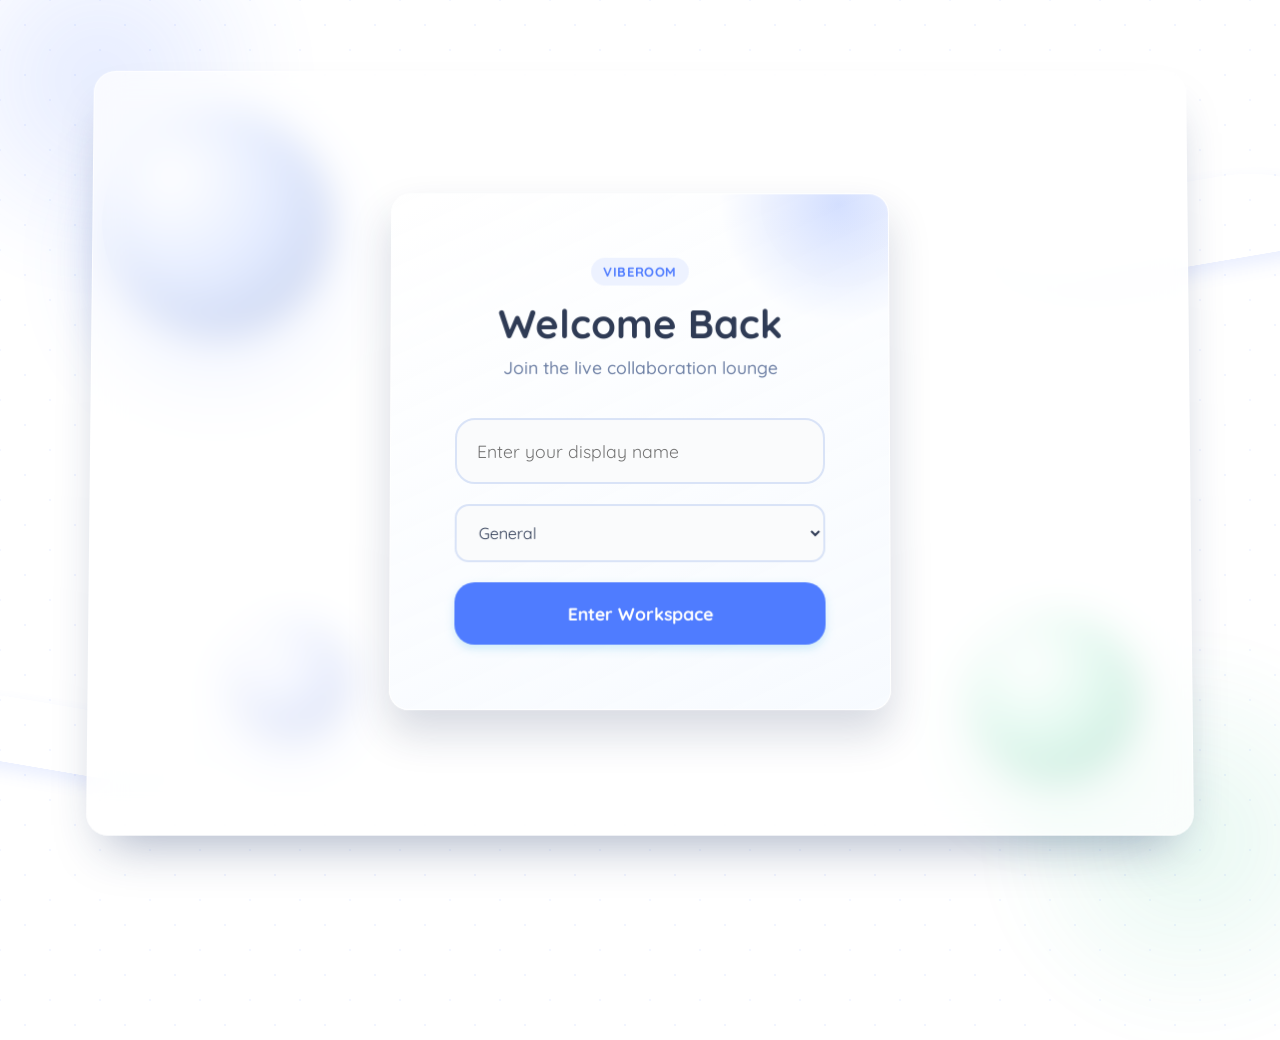
==== index.html @ 3c5cb45e "Update index.html" ====
<!DOCTYPE html>
<html lang="en">
<head>
    <meta charset="UTF-8">
    <meta name="viewport" content="width=device-width, initial-scale=1.0">
    <!-- GitHub Pages cannot run Node; only use this if you host ONLY static files here and run the API elsewhere (same-origin not required). No trailing slash. -->
    <!-- <meta name="viberoom-api-base" content="https://your-node-server.example.com"> -->
    <title>viberoom | chill & chat</title>
    <link rel="stylesheet" href="style.css">
   

    <!-- Google Fonts -->
    <link href="https://fonts.googleapis.com/css2?family=Quicksand:wght@400;500;600;700&display=swap" rel="stylesheet">
</head>
<body>
    <div class="bg-3d-scene" aria-hidden="true">
        <span class="orb orb-1"></span>
        <span class="orb orb-2"></span>
        <span class="orb orb-3"></span>
        <span class="ring ring-1"></span>
        <span class="ring ring-2"></span>
    </div>
    <div class="app-container">
        <!-- Join Screen -->
        <div id="join-screen" class="screen active">
            <div class="card">
                <div class="card-glow" aria-hidden="true"></div>
                <div class="brand-badge">viberoom</div>
                <h1>Welcome Back</h1>
                <p>Join the live collaboration lounge</p>
                <div class="input-group">
                    <input type="text" id="username-input" placeholder="Enter your display name" autocomplete="off">
                    <select id="room-select">
                        <option value="General">General</option>
                        <option value="Project">Project</option>
                        <option value="Doubts">Doubts</option>
                        <option value="Fun">Fun</option>
                    </select>
                    <button id="join-btn">Enter Workspace</button>
                </div>
            </div>
        </div>

        <!-- Chat Screen -->
        <div id="chat-screen" class="screen">
            <div class="sidebar">
                <div class="sidebar-header">
                    <h3>Online Users</h3>
                    <span class="sidebar-subtitle">Live participants</span>
                </div>
                <ul id="user-list">
                    <!-- Users will be listed here -->
                </ul>
            </div>
            
            <div class="main-chat">
                <div class="chat-header">
                    <div class="chat-title-wrap">
                        <h2 id="room-name">Global Lounge</h2>
                        <span class="chat-subtitle">Real-time project discussion room</span>
                    </div>
                    <div class="header-actions">
                        <button id="refresh-stats-btn" type="button">Refresh Stats</button>
                        <button id="clear-history-btn" type="button">Clear History</button>
                        <button id="leave-btn" type="button">Leave</button>
                    </div>
                </div>
                <div class="stats-bar">
                    <span id="health-status">Server: Checking...</span>
                    <span id="stats-text">Stats: --</span>
                </div>
                <div class="search-bar">
                    <input type="text" id="search-input" placeholder="Search messages..." autocomplete="off">
                </div>
                
                <div id="message-container" class="messages">
                    <!-- Messages will appear here -->
                </div>
                <div id="typing-indicator" class="typing-indicator"></div>
                
                <form id="chat-form" class="chat-input-area">
                    <input type="text" id="message-input" placeholder="Type a message..." autocomplete="off">
                    <button type="submit" id="send-btn">
                        <svg viewBox="0 0 24 24" width="24" height="24">
                            <path fill="currentColor" d="M2.01 21L23 12 2.01 3 2 10l15 2-15 2z"></path>
                        </svg>
                    </button>
                </form>
            </div>
        </div>
    </div>

    <script src="chat.js"></script>
</body>
</html>
---- style.css ----
/* Professional Aurora Theme */
:root {
    --primary: #4f7cff;      /* Indigo Blue */
    --primary-hover: #3f6be8;
    --bg-main: #eef3ff;      /* Soft blue-gray */
    --bg-card: #FFFFFF;
    --border: #d9e3f7;
    --text-main: #2f3b55;
    --text-muted: #7082a6;
    --online: #31c48d;       /* Green online indicator */
    --sent-bg: #4f7cff;
    --received-bg: #f3f6ff;
}

* {
    margin: 0;
    padding: 0;
    box-sizing: border-box;
    font-family: 'Quicksand', sans-serif;
}

body {
    height: 100vh;
    width: 100vw;
    display: flex;
    justify-content: center;
    align-items: center;
    background: linear-gradient(135deg, #e8eeff 0%, #f6f9ff 45%, #eef7ff 100%);
    background-image: 
        radial-gradient(rgba(79, 124, 255, 0.08) 1px, transparent 1px),
        radial-gradient(rgba(109, 149, 255, 0.08) 1px, transparent 1px);
    background-position: 0 0, 25px 25px;
    background-size: 50px 50px;
    color: var(--text-main);
    overflow: hidden;
    position: relative;
    perspective: 1200px;
}

/* Soft decorative gradients */
body::before, body::after {
    content: '';
    position: absolute;
    width: 400px;
    height: 400px;
    border-radius: 50%;
    filter: blur(30px);
    opacity: 0.25;
    z-index: 0;
    pointer-events: none;
}

body::before {
    top: -120px;
    left: -100px;
    background: radial-gradient(circle, rgba(79,124,255,0.6) 0%, rgba(79,124,255,0) 70%);
}

body::after {
    bottom: -140px;
    right: -110px;
    background: radial-gradient(circle, rgba(49,196,141,0.45) 0%, rgba(49,196,141,0) 70%);
}

.bg-3d-scene {
    position: fixed;
    inset: 0;
    pointer-events: none;
    z-index: 0;
    overflow: hidden;
}

.orb {
    position: absolute;
    border-radius: 50%;
    transform-style: preserve-3d;
    animation: floatOrb 9s ease-in-out infinite;
}

.orb-1 {
    width: 230px;
    height: 230px;
    top: 12%;
    left: 8%;
    background: radial-gradient(circle at 30% 30%, #ffffff, #84a7ff 65%, #5e84f0 100%);
    box-shadow: inset -20px -25px 45px rgba(0, 0, 0, 0.18), 0 40px 80px rgba(79, 124, 255, 0.28);
    animation-delay: 0.2s;
}

.orb-2 {
    width: 170px;
    height: 170px;
    top: 68%;
    right: 11%;
    background: radial-gradient(circle at 35% 30%, #ffffff, #8ce9c2 60%, #43c996 100%);
    box-shadow: inset -16px -20px 38px rgba(0, 0, 0, 0.15), 0 32px 65px rgba(49, 196, 141, 0.26);
    animation-delay: 1.1s;
}

.orb-3 {
    width: 120px;
    height: 120px;
    bottom: 18%;
    left: 18%;
    background: radial-gradient(circle at 30% 30%, #ffffff, #bbcbff 58%, #7f9bf2 100%);
    box-shadow: inset -10px -14px 28px rgba(0, 0, 0, 0.14), 0 20px 45px rgba(79, 124, 255, 0.22);
    animation-delay: 2s;
}

.ring {
    position: absolute;
    border-radius: 999px;
    border: 1px solid rgba(255, 255, 255, 0.65);
    box-shadow: 0 18px 36px rgba(79, 124, 255, 0.12);
    transform: rotateX(62deg) rotateZ(-20deg);
}

.ring-1 {
    width: 360px;
    height: 170px;
    right: -60px;
    top: 16%;
}

.ring-2 {
    width: 290px;
    height: 145px;
    left: -90px;
    bottom: 10%;
    transform: rotateX(65deg) rotateZ(22deg);
}

.app-container {
    width: 95%;
    max-width: 1100px;
    height: 85vh;
    background: rgba(255, 255, 255, 0.7);
    border: 1px solid rgba(255, 255, 255, 0.68);
    border-radius: 22px;
    box-shadow: 0 26px 50px -20px rgba(31, 52, 103, 0.4);
    backdrop-filter: blur(18px);
    -webkit-backdrop-filter: blur(18px);
    overflow: hidden;
    display: flex;
    z-index: 1;
    transform: rotateX(1.3deg);
}

/* Screen Toggle Logic */
.screen {
    display: none;
    width: 100%;
    height: 100%;
}

.screen.active {
    display: flex;
}

/* Join Screen Styles */
#join-screen {
    justify-content: center;
    align-items: center;
    text-align: center;
    flex-direction: column;
}

.card {
    position: relative;
    padding: 4rem;
    width: 100%;
    max-width: 500px;
    background: linear-gradient(155deg, rgba(255,255,255,0.95), rgba(246,250,255,0.85));
    border-radius: 20px;
    border: 1px solid rgba(255,255,255,0.9);
    box-shadow: 0 22px 42px rgba(26, 44, 89, 0.18);
    overflow: hidden;
}

.card-glow {
    position: absolute;
    width: 240px;
    height: 240px;
    right: -70px;
    top: -110px;
    border-radius: 50%;
    background: radial-gradient(circle, rgba(79,124,255,0.24) 0%, rgba(79,124,255,0) 70%);
    pointer-events: none;
}

.brand-badge {
    display: inline-block;
    margin-bottom: 0.8rem;
    padding: 0.4rem 0.8rem;
    border-radius: 999px;
    background: #edf2ff;
    color: var(--primary);
    font-weight: 700;
    font-size: 0.82rem;
    letter-spacing: 0.03em;
    text-transform: uppercase;
}

h1 {
    font-size: 2.5rem;
    margin-bottom: 0.5rem;
    font-weight: 700;
    color: #2f3b55;
}

p {
    color: var(--text-muted);
    margin-bottom: 2.5rem;
    font-size: 1.1rem;
    font-weight: 500;
}

.input-group {
    display: flex;
    flex-direction: column;
    gap: 1.25rem;
}

input {
    padding: 1.25rem;
    background: #FAFBFC;
    border: 2px solid var(--border);
    border-radius: 20px;
    font-size: 1.1rem;
    color: var(--text-main);
    outline: none;
    transition: all 0.3s cubic-bezier(0.4, 0, 0.2, 1);
}

select {
    padding: 1rem 1.1rem;
    background: #FAFBFC;
    border: 2px solid var(--border);
    border-radius: 14px;
    font-size: 1rem;
    color: var(--text-main);
    outline: none;
    cursor: pointer;
}

input:focus {
    border-color: var(--primary);
    background: white;
    box-shadow: 0 0 0 4px rgba(137, 207, 240, 0.2);
}

select:focus {
    border-color: var(--primary);
    background: white;
    box-shadow: 0 0 0 4px rgba(137, 207, 240, 0.2);
}

button {
    padding: 1.25rem 2rem;
    background: var(--primary);
    color: white;
    border: none;
    border-radius: 20px;
    font-weight: 700;
    font-size: 1.1rem;
    cursor: pointer;
    transition: all 0.2s;
    box-shadow: 0 4px 10px rgba(137, 207, 240, 0.4);
}

button:hover {
    background: var(--primary-hover);
    transform: translateY(-2px);
    box-shadow: 0 6px 15px rgba(137, 207, 240, 0.5);
}

/* Chat Screen Layout */
.sidebar {
    width: 280px;
    background: linear-gradient(180deg, rgba(247,250,255,0.95), rgba(240,246,255,0.92));
    border-right: 1px solid rgba(214, 226, 252, 0.8);
    display: flex;
    flex-direction: column;
}

.sidebar-header {
    padding: 2rem 1.5rem;
    border-bottom: 2px solid var(--border);
    background: white;
}

.sidebar-header h3 {
    font-size: 1.2rem;
    color: #2f3b55;
}

.sidebar-subtitle {
    margin-top: 0.35rem;
    display: block;
    font-size: 0.82rem;
    color: var(--text-muted);
}

#user-list {
    list-style: none;
    padding: 1.5rem 1rem;
    overflow-y: auto;
    flex: 1;
}

#user-list li {
    padding: 0.8rem 1rem;
    margin-bottom: 0.5rem;
    background: white;
    border-radius: 15px;
    font-size: 1rem;
    font-weight: 600;
    display: flex;
    align-items: center;
    gap: 0.75rem;
    box-shadow: 0 2px 5px rgba(0,0,0,0.02);
    transition: transform 0.2s;
}

#user-list li:hover {
    transform: translateX(4px);
}

#user-list li::before {
    content: '';
    width: 10px;
    height: 10px;
    background: var(--online);
    border-radius: 50%;
    box-shadow: 0 0 5px var(--online);
}

.main-chat {
    flex: 1;
    display: flex;
    flex-direction: column;
    background: rgba(255, 255, 255, 0.78);
}

.chat-header {
    padding: 1.2rem 2rem;
    border-bottom: 2px solid var(--border);
    display: flex;
    justify-content: space-between;
    align-items: center;
    background: white;
}

.chat-header h2 {
    color: var(--primary);
}

.chat-title-wrap {
    display: flex;
    flex-direction: column;
    gap: 0.25rem;
}

.chat-subtitle {
    color: var(--text-muted);
    font-size: 0.84rem;
    font-weight: 600;
}

.header-actions {
    display: flex;
    gap: 0.5rem;
}

.stats-bar {
    display: flex;
    justify-content: space-between;
    align-items: center;
    gap: 1rem;
    padding: 0.7rem 2rem;
    border-bottom: 1px solid var(--border);
    background: #f8faff;
    font-size: 0.9rem;
    color: var(--text-main);
}

.search-bar {
    padding: 0.7rem 2rem;
    border-bottom: 1px solid var(--border);
    background: #ffffff;
}

#search-input {
    width: 100%;
    padding: 0.8rem 1rem;
    border-radius: 14px;
    border: 1px solid var(--border);
    font-size: 0.95rem;
    background: #f8faff;
}

#search-input:focus {
    box-shadow: 0 0 0 3px rgba(79, 124, 255, 0.15);
}

/* THE FIX: Ensure messages container scrolls correctly */
.messages {
    flex: 1;
    padding: 2rem;
    overflow-y: auto;
    display: flex;
    flex-direction: column;
    gap: 1.25rem;
    min-height: 0; /* Important trick for flex child scrolling */
}

.typing-indicator {
    min-height: 26px;
    padding: 0.2rem 2rem 0.7rem;
    color: var(--text-muted);
    font-size: 0.88rem;
    font-style: italic;
}

/* Message Bubbles */
.message {
    max-width: 75%;
    padding: 1rem 1.5rem;
    border-radius: 24px; /* Very bubbly */
    font-size: 1.05rem;
    font-weight: 500;
    line-height: 1.5;
    position: relative;
    word-wrap: break-word; /* Allows long text to break safely */
    overflow-wrap: break-word;
    box-shadow: 0 10px 20px rgba(34, 56, 104, 0.12);
    flex-shrink: 0; /* Prevents flexbox from hiding the message */
    width: fit-content;
}

.message.sent {
    align-self: flex-end;
    background: linear-gradient(140deg, #5c86ff, #4f7cff 55%, #3f66dd);
    color: white;
    border-bottom-right-radius: 4px;
}

.message.received {
    align-self: flex-start;
    background: linear-gradient(155deg, #ffffff, #edf3ff);
    color: var(--text-main);
    border-bottom-left-radius: 4px;
}

.message .user {
    font-size: 0.8rem;
    font-weight: 700;
    margin-bottom: 0.3rem;
    display: block;
    opacity: 0.9;
    color: #4f7cff;
}

.message.sent .user {
    color: white; /* Keep white for sent */
}

.message .time {
    font-size: 0.75rem;
    opacity: 0.6;
    margin-top: 0.5rem;
    display: block;
    text-align: right;
    font-weight: 600;
}

.status-msg {
    text-align: center;
    font-size: 0.9rem;
    color: var(--text-muted);
    font-style: italic;
    font-weight: 600;
    margin: 1rem 0;
    background: #FDF9FB;
    padding: 0.5rem 1rem;
    border-radius: 20px;
    align-self: center;
}

/* Input Area */
.chat-input-area {
    padding: 1.5rem 2rem;
    border-top: 2px solid var(--border);
    display: flex;
    gap: 1rem;
    background: white;
}

#message-input {
    flex: 1;
    background: #FAFBFC;
    border-radius: 24px;
}

#send-btn {
    padding: 0;
    width: 55px;
    height: 55px;
    border-radius: 50%;
    display: flex;
    align-items: center;
    justify-content: center;
    box-shadow: 0 10px 24px rgba(79, 124, 255, 0.42);
}

#send-btn svg {
    transform: translateX(1px);
}

#leave-btn {
    background: #edf2ff;
    color: #4f7cff;
    padding: 0.6rem 1.2rem;
    font-size: 0.9rem;
    border-radius: 15px;
    box-shadow: none;
}

#leave-btn:hover {
    background: #4f7cff;
    color: white;
    transform: none;
    box-shadow: none;
}

#refresh-stats-btn {
    background: #edf2ff;
    color: #334262;
    padding: 0.6rem 1rem;
    font-size: 0.85rem;
    border-radius: 12px;
    box-shadow: none;
}

#refresh-stats-btn:hover {
    background: #dce7ff;
    transform: none;
    box-shadow: none;
}

#clear-history-btn {
    background: #ffecef;
    color: #b24a62;
    padding: 0.6rem 1rem;
    font-size: 0.85rem;
    border-radius: 12px;
    box-shadow: none;
}

#clear-history-btn:hover {
    background: #ffdce4;
    transform: none;
    box-shadow: none;
}

@keyframes floatOrb {
    0%, 100% {
        transform: translateY(0px) translateZ(0px);
    }
    50% {
        transform: translateY(-18px) translateZ(30px);
    }
}

/* Scrollbar */
::-webkit-scrollbar {
    width: 8px;
}
::-webkit-scrollbar-track {
    background: transparent;
}
::-webkit-scrollbar-thumb {
    background: #E8EBF2;
    border-radius: 10px;
}
::-webkit-scrollbar-thumb:hover {
    background: var(--primary);
}

/* Mobile */
@media (max-width: 768px) {
    .bg-3d-scene {
        opacity: 0.45;
    }
    .sidebar { display: none; }
    .app-container {
        width: 100vw;
        height: 100vh;
        border-radius: 0;
        border: none;
        transform: none;
    }
    .chat-header {
        flex-direction: column;
        align-items: flex-start;
        gap: 0.8rem;
    }
    .header-actions {
        width: 100%;
        flex-wrap: wrap;
    }
    .stats-bar {
        flex-direction: column;
        align-items: flex-start;
    }
}
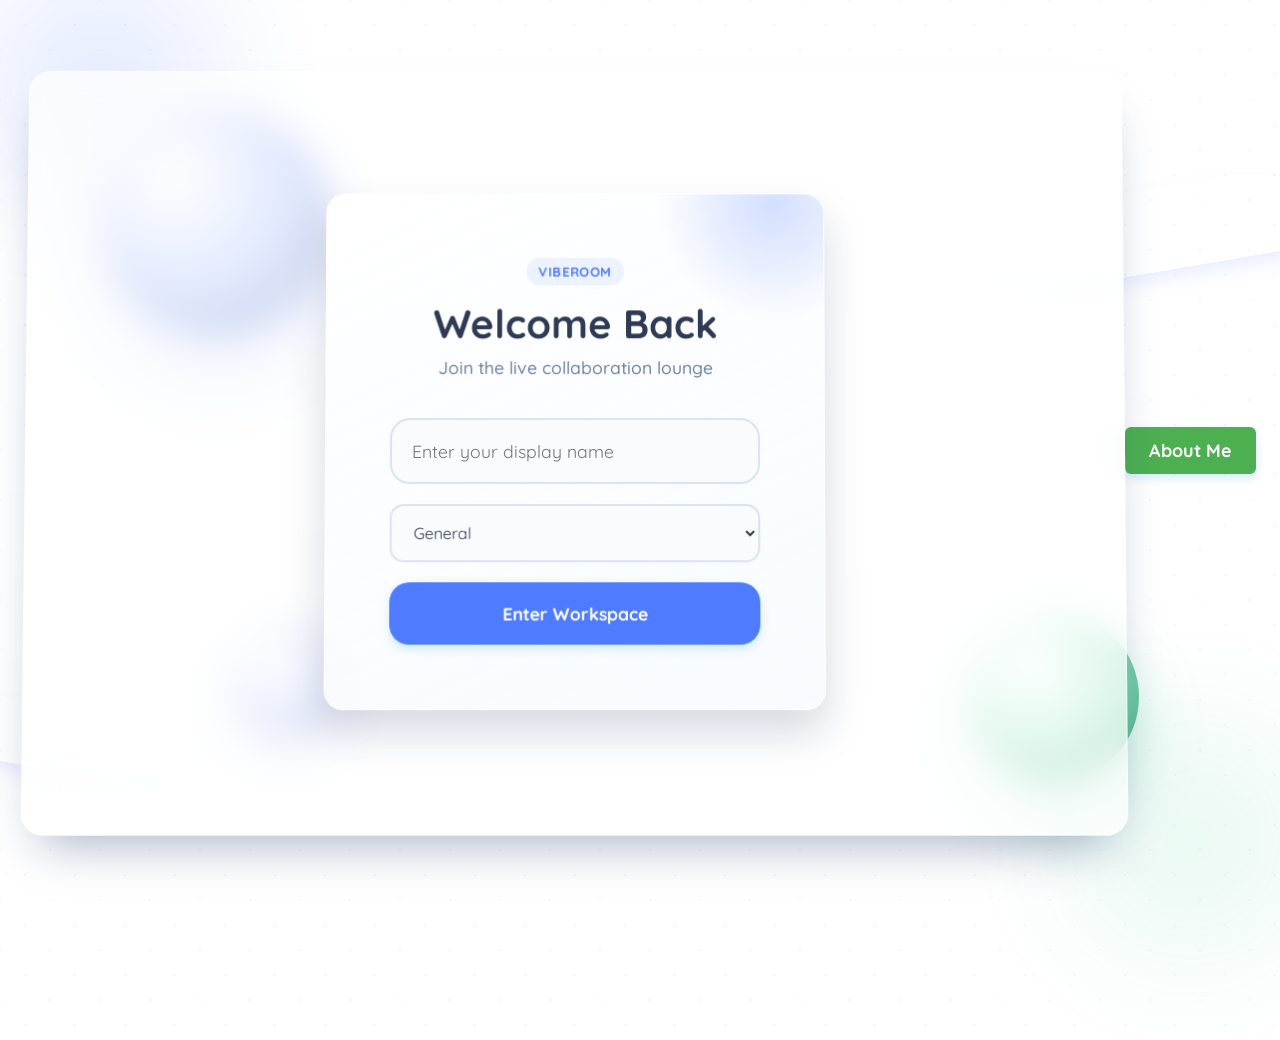
==== commit e4ef7a1e: "Update index.html" ====
--- a/index.html
+++ b/index.html
@@ -91,5 +91,102 @@
     </div>
 
     <script src="chat.js"></script>
+    <!-- About Me Button -->
+
+<div style="text-align:center; margin:40px 0;">
+
+  <button id="aboutBtn" 
+
+          style="background:#4CAF50; color:white; padding:12px 24px; 
+
+                 border:none; border-radius:6px; font-size:18px; cursor:pointer;">
+
+    About Me
+
+  </button>
+
+</div>
+
+
+
+<!-- Popup Modal -->
+
+<div id="aboutModal" 
+
+     style="display:none; position:fixed; z-index:1000; left:0; top:0; width:100%; height:100%; 
+
+            background-color:rgba(0,0,0,0.6);">
+
+  <div style="background:white; margin:10% auto; padding:20px; border-radius:8px; 
+
+              width:80%; max-width:500px; box-shadow:0 4px 10px rgba(0,0,0,0.3);">
+
+    <span id="closeModal" 
+
+          style="float:right; font-size:24px; font-weight:bold; cursor:pointer;">&times;</span>
+
+    <h2 style="text-align:center; color:#333;">About Me</h2>
+
+    <p style="font-size:18px; color:#555;"><strong>Name:</strong> Tanisha</p>
+
+    <p style="font-size:18px; color:#555;"><strong>Roll No:</strong> 2511981250</p>
+
+    <p style="font-size:18px; color:#555;"><strong>Department:</strong> B.E. CSE</p>
+
+    <p style="font-size:18px; color:#555;"><strong>College:</strong> Chitkara University</p>
+
+    <p style="font-size:16px; color:#555; line-height:1.6;">
+
+      Welcome to my Viberoom project! I am passionate about programming, web development, 
+
+      and exploring advanced topics in computer science. This platform reflects my interest 
+
+      in real-time communication and collaborative systems.
+
+    </p>
+
+  </div>
+
+</div>
+
+
+
+<!-- JavaScript for Modal -->
+
+<script>
+
+  const aboutBtn = document.getElementById("aboutBtn");
+
+  const aboutModal = document.getElementById("aboutModal");
+
+  const closeModal = document.getElementById("closeModal");
+
+
+
+  aboutBtn.onclick = function() {
+
+    aboutModal.style.display = "block";
+
+  }
+
+  closeModal.onclick = function() {
+
+    aboutModal.style.display = "none";
+
+  }
+
+  window.onclick = function(event) {
+
+    if (event.target == aboutModal) {
+
+      aboutModal.style.display = "none";
+
+    }
+
+  }
+
+</script>
+
+
 </body>
 </html>
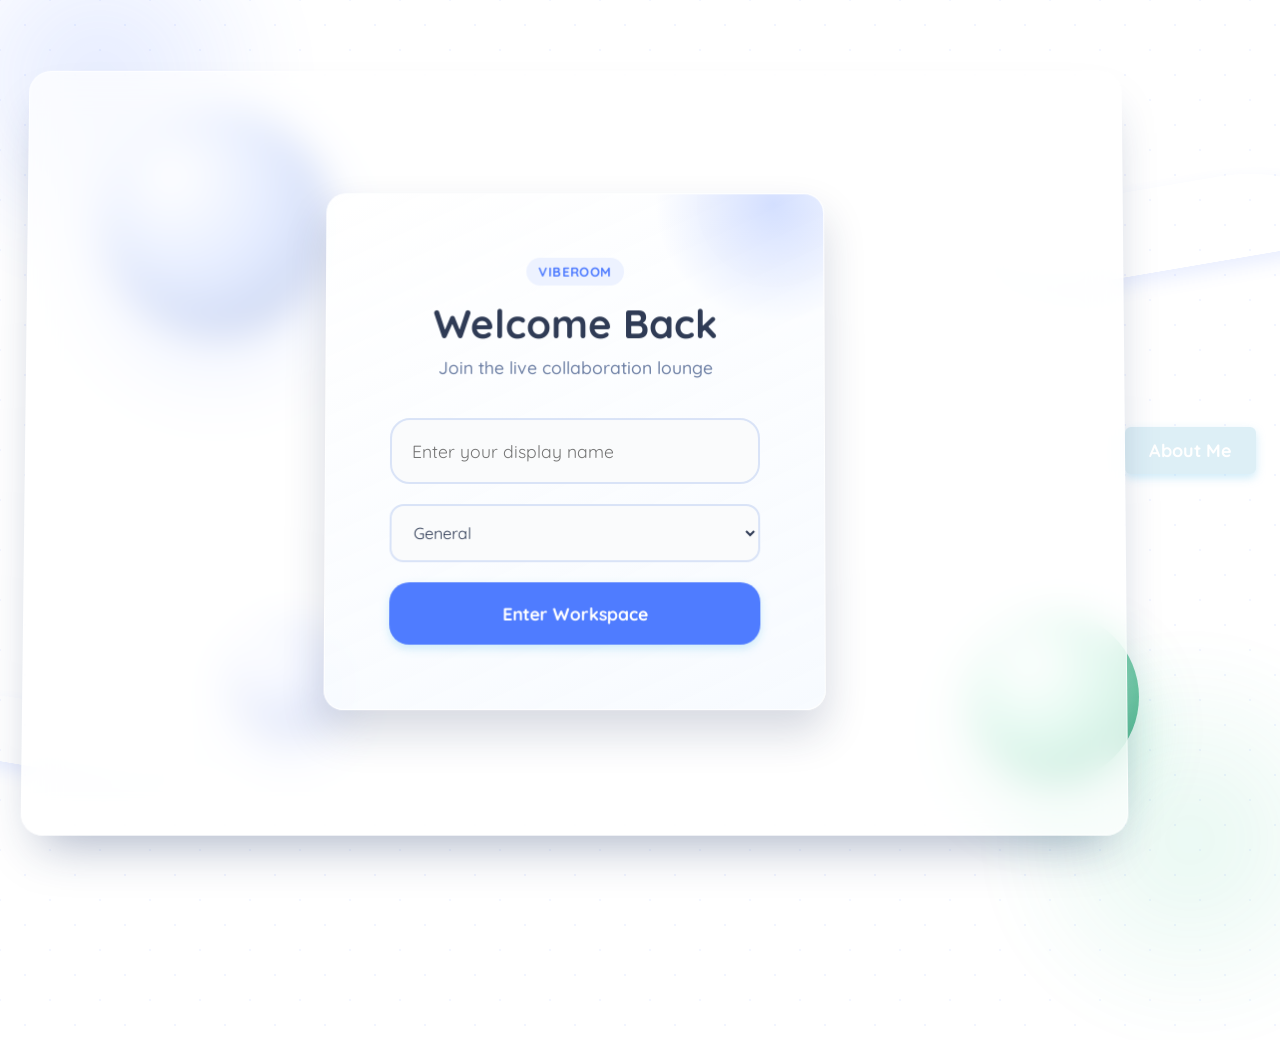
==== commit 50707ce4: "Change button and modal background colors" ====
--- a/index.html
+++ b/index.html
@@ -91,13 +91,13 @@
     </div>
 
     <script src="chat.js"></script>
-    <!-- About Me Button -->
+ <!-- About Me Button -->
 
 <div style="text-align:center; margin:40px 0;">
 
   <button id="aboutBtn" 
 
-          style="background:#4CAF50; color:white; padding:12px 24px; 
+          style="background:#ddeff6; color:white; padding:12px 24px; 
 
                  border:none; border-radius:6px; font-size:18px; cursor:pointer;">
 
@@ -115,7 +115,7 @@
 
      style="display:none; position:fixed; z-index:1000; left:0; top:0; width:100%; height:100%; 
 
-            background-color:rgba(0,0,0,0.6);">
+            background-color:#ddeff6;">
 
   <div style="background:white; margin:10% auto; padding:20px; border-radius:8px; 
 
@@ -188,5 +188,7 @@
 </script>
 
 
+
+
 </body>
 </html>
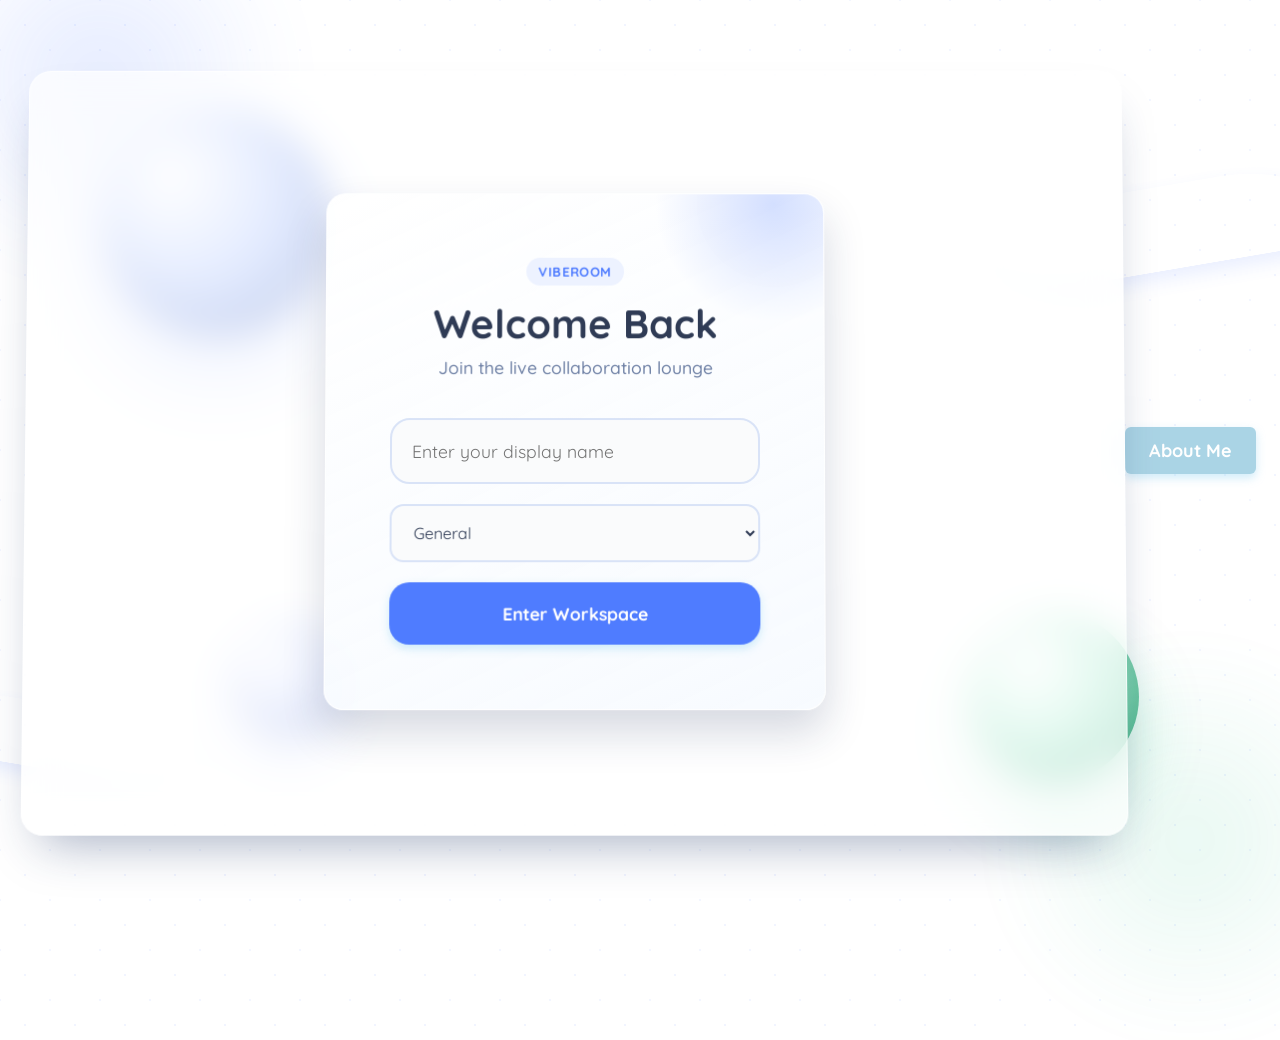
==== commit 1274e5fd: "Update index.html" ====
--- a/index.html
+++ b/index.html
@@ -97,7 +97,7 @@
 
   <button id="aboutBtn" 
 
-          style="background:#ddeff6; color:white; padding:12px 24px; 
+          style="background-color:rgba(170,212,229,1); color:white; padding:12px 24px; 
 
                  border:none; border-radius:6px; font-size:18px; cursor:pointer;">
 
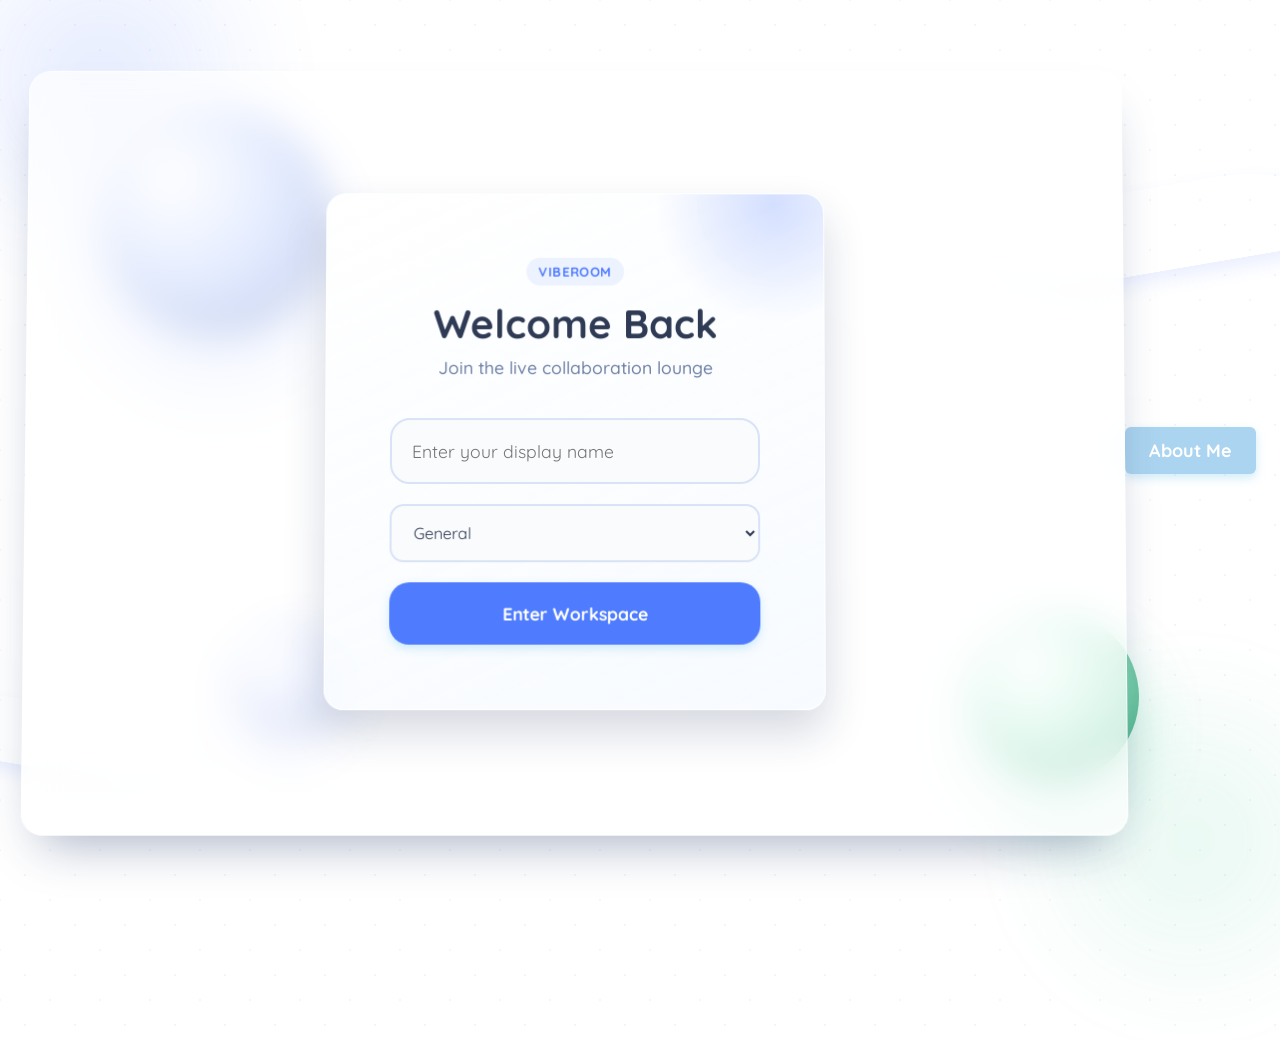
==== commit 5e8ecca3: "Update index.html" ====
--- a/index.html
+++ b/index.html
@@ -97,7 +97,7 @@
 
   <button id="aboutBtn" 
 
-          style="background-color:rgba(170,212,229,1); color:white; padding:12px 24px; 
+          style="background-color:rgba(170,212,240,1); color:white; padding:12px 24px; 
 
                  border:none; border-radius:6px; font-size:18px; cursor:pointer;">
 
